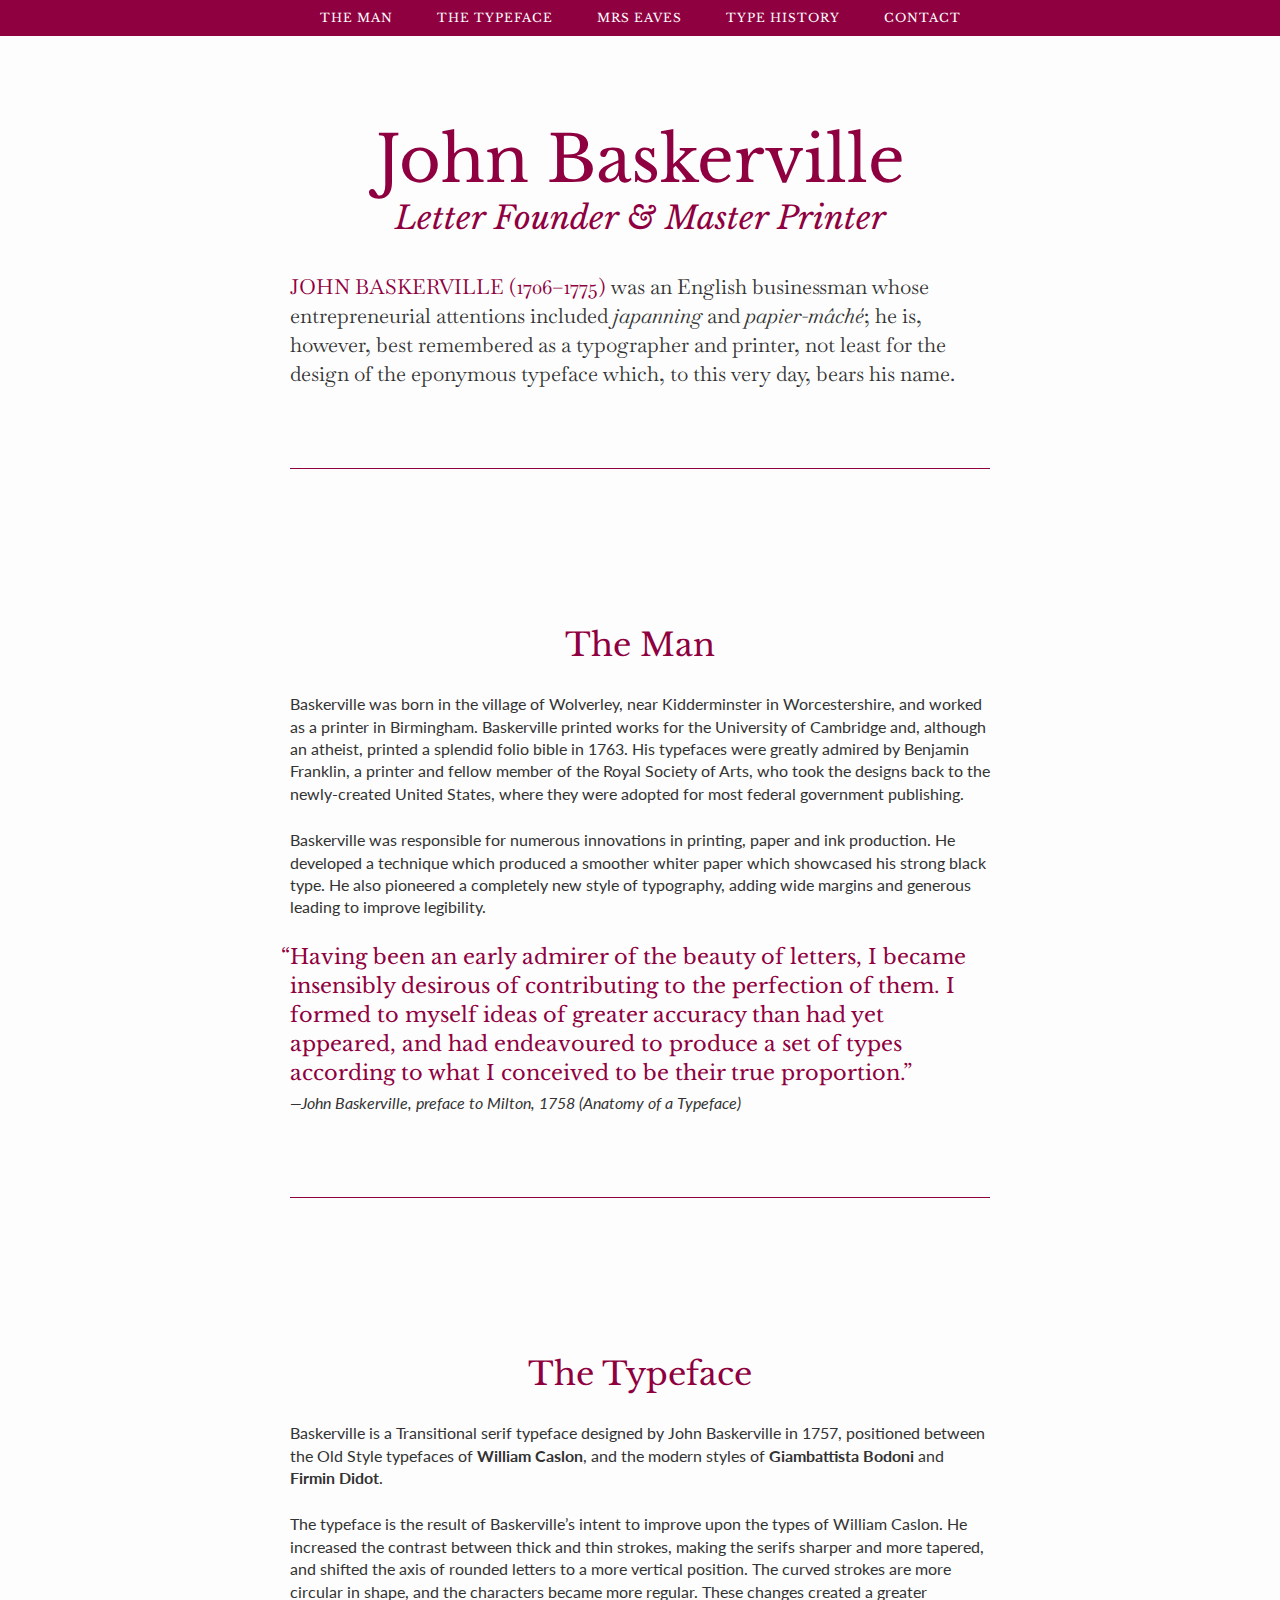
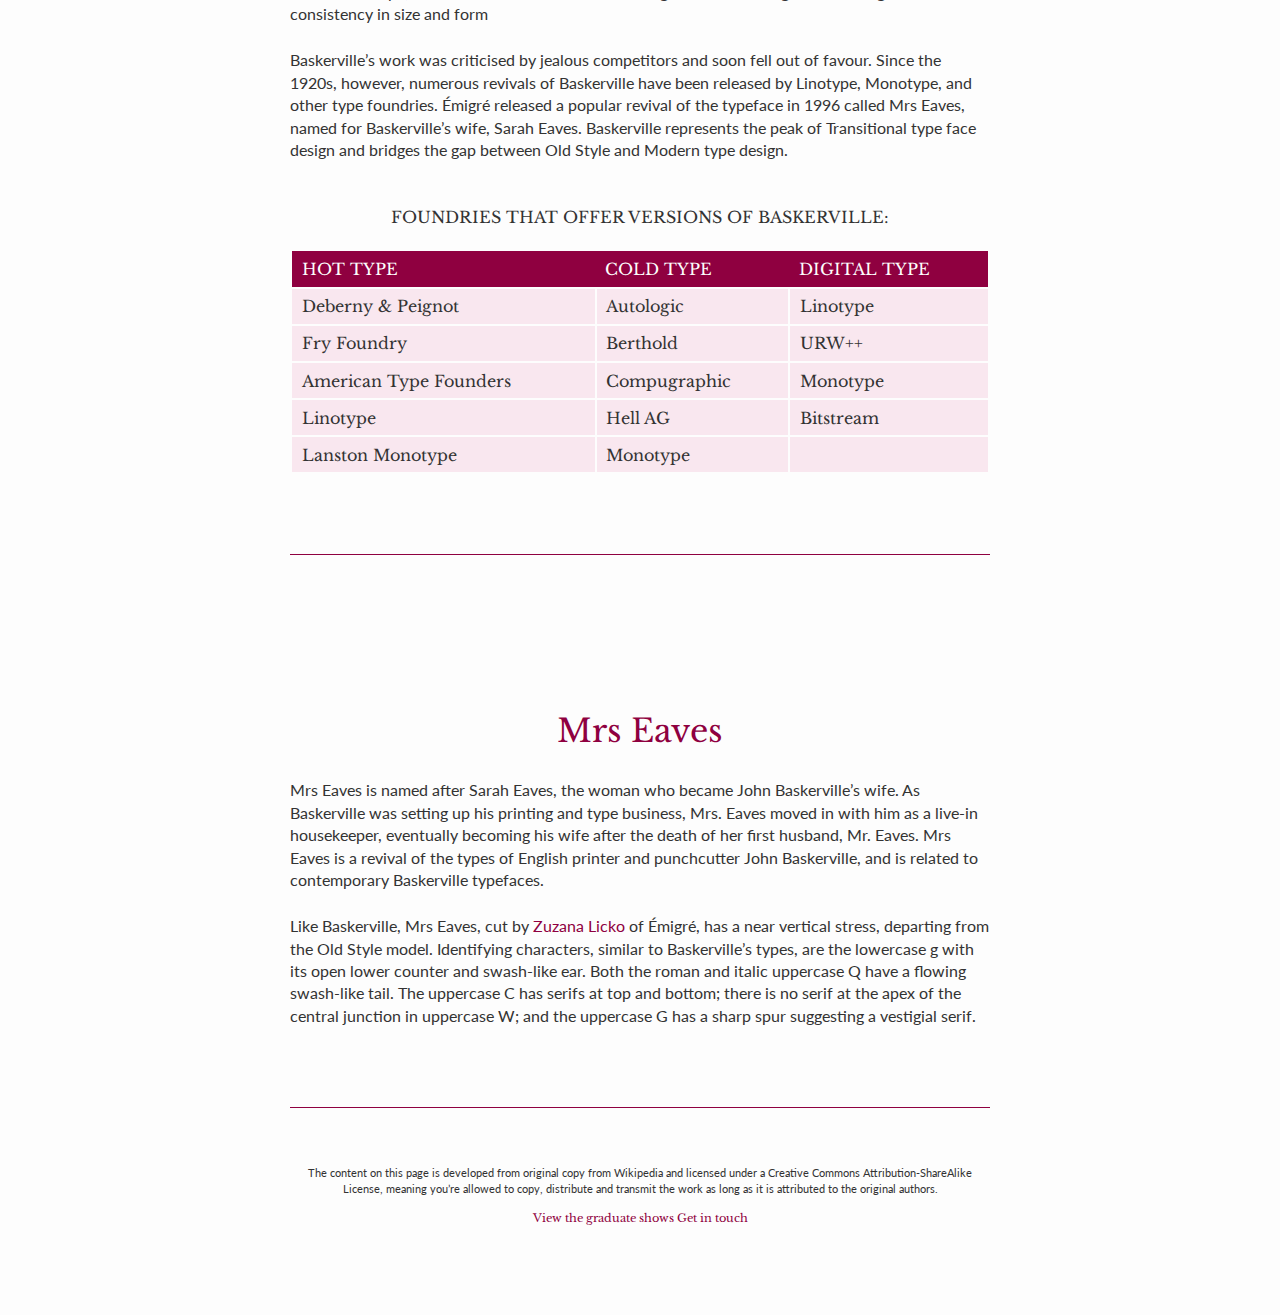
==== baskerville-four.html @ fe3ef3fb "Added version four of Baskerville." ====
<!DOCTYPE html>
<html lang="en">
<head>
    <meta charset="utf-8" />
    <meta name="author" content="Paul McCormack">
    <title>John Baskerville Version 2</title>

    <!-- LINKING CSS FILE -->
    <link href="css/style_three.css" type="text/css" rel="stylesheet" />

    <!-- ADDED GOOGLE FONT -->
    <link rel="preconnect" href="https://fonts.gstatic.com">
<link href="https://fonts.googleapis.com/css2?family=Baskervville&family=Lato&family=Libre+Baskerville:ital@0;1&display=swap" rel="stylesheet">

</head>

<body>
    <nav>
        <ul>
            <li><a href="#the-man">The Man</a></li>
            <li><a href="#the-typeface">The Typeface</a></li>
            <li><a href="#mrs-eaves">Mrs Eaves</a></li>
            <li><a href="history-one.html">Type History</a></li>
            <li><a href="#contact">Contact</a></li>
        </ul>
    </nav>

<article>
    <header>   
        <h1>John Baskerville</h1>
            <h2>Letter Founder & Master Printer</h2>
            <p><span class='leader'>John Baskerville (1706–1775)</span>  was an English businessman whose entrepreneurial attentions included <i>japanning</i> and <i>papier-mâché</i>; he is, however, best remembered as a typographer and printer, not least for the design of the eponymous typeface which, to this very day, bears his name.</p>
    </header> 
<hr>
<section>
    <h2 id="the-man">The Man</h2>
        <p>Baskerville was born in the village of Wolverley, near Kidderminster in Worcestershire, and worked as a printer in Birmingham. Baskerville printed works for the University of Cambridge and, although an atheist, printed a splendid folio bible in 1763. His typefaces were greatly admired by Benjamin Franklin, a printer and fellow member of the Royal Society of Arts, who took the designs back to the newly-created United States, where they were adopted for most federal government publishing.</p>

        <p>Baskerville was responsible for numerous innovations in printing, paper and ink production. He developed a technique which produced a smoother whiter paper which showcased his strong black type. He also pioneered a completely new style of typography, adding wide margins and generous leading to improve legibility.</p>

        <blockquote>“Having been an early admirer of the beauty of letters, I became insensibly desirous of contributing to the perfection of them. I formed to myself ideas of greater accuracy than had yet appeared, and had endeavoured to produce a set of types according to what I conceived to be their true proportion.” <br><cite>—John Baskerville, preface to Milton, 1758 (Anatomy of a Typeface)</cite></blockquote>
</section>
<hr>
<section>
    <h2 id="the-typeface">The Typeface</h2>
        <p>Baskerville is a Transitional serif typeface designed by John Baskerville in 1757, positioned between the Old Style typefaces of <b>William Caslon</b>, and the modern styles of <b>Giambattista Bodoni</b> and <b>Firmin Didot</b>.</p>

        <p>The typeface is the result of Baskerville’s intent to improve upon the types of William Caslon. He increased the contrast between thick and thin strokes, making the serifs sharper and more tapered, and shifted the axis of rounded letters to a more vertical position. The curved strokes are more circular in shape, and the characters became more regular. These changes created a greater consistency in size and form</p>

        <p>Baskerville’s work was criticised by jealous competitors and soon fell out of favour. Since the 1920s, however, numerous revivals of Baskerville have been released by Linotype, Monotype, and other type foundries. Émigré released a popular revival of the typeface in 1996 called Mrs Eaves, named for Baskerville’s wife, Sarah Eaves. Baskerville represents the peak of Transitional type face design and bridges the gap between Old Style and Modern type design.</p>

        <table>
            <caption>Foundries that offer versions of Baskerville:</caption>
            <tr>
                <th>Hot type</th>
                <th>Cold type</th>
                <th>Digital type</th>
            </tr>
            <tr>
                <td>Deberny & Peignot</td>
                <td>Autologic</td>
                <td>Linotype</td>
            </tr>
            <tr>
                <td>Fry Foundry</td>
                <td>Berthold</td>
                <td>URW++</td>
            </tr>
            <tr>
                <td>American Type Founders</td>
                <td>Compugraphic</td>
                <td>Monotype</td>
            </tr>
            <tr>
                <td>Linotype</td>
                <td>Hell AG</td>
                <td>Bitstream</td>
            </tr>
            <tr>
                <td>Lanston Monotype</td>
                <td>Monotype</td>
                <td></td>
            </tr>
        </table>
</section>
<hr>
<section>
    <h2 id="mrs-eaves">Mrs Eaves</h2>
        <p>Mrs Eaves is named after Sarah Eaves, the woman who became John Baskerville’s wife. As Baskerville was setting up his printing and type business, Mrs. Eaves moved in with him as a live-in housekeeper, eventually becoming his wife after the death of her first husband, Mr. Eaves. Mrs Eaves is a revival of the types of English printer and punchcutter John Baskerville, and is related to contemporary Baskerville typefaces.</p>

        <p>Like Baskerville, Mrs Eaves, cut by <a href="https://www.emigre.com/Designer/ZuzanaLicko" target="_blank" title="Clicking this link will take you to a separate website about Zuzana.">Zuzana Licko</a> of Émigré, has a near vertical stress, departing from the Old Style model. Identifying characters, similar to Baskerville’s types, are the lowercase g with its open lower counter and swash-like ear. Both the roman and italic uppercase Q have a flowing swash-like tail. The uppercase C has serifs at top and bottom; there is no serif at the apex of the central junction in uppercase W; and the uppercase G has a sharp spur suggesting a vestigial serif.</p>
</section>
</article>
<hr>
<footer id="contact">
    <p>The content on this page is developed from original copy from Wikipedia and licensed under a Creative Commons Attribution-ShareAlike License, meaning you’re allowed to copy, distribute and transmit the work as long as it is attributed to the original authors.</p>
    <a href="http://www.ixdbelfastgrads.com" target="_blank" title="Take a look at our students work.">View the graduate shows</a>
    <a href="mailto:p.mccormack@ulster.ac.uk" title="Feel free to drop me an email.">Get in touch</a>
</footer>

</body>
</html>
---- css/style_three.css ----
/*------ CSS Reset -   -----*/

* {
    padding: 0;
    margin: 0;
    font-size: 100%;
    line-height: 1em;
}

/*------- MAIN STYLING ----*/
body {
    width: 80%;
    max-width: 700px;
    margin: auto;
    background: #fdfdfd;
    color: #333;
    font-family: 'Lato', sans-serif;
    font-family: 'Libre Baskerville', serif;
}

/*---- TYPOGRAPHY ----*/
h1, h2 {
    font-weight: normal;
    color: #8f0040;
    text-align: center;
    
}

p, blockquote {
    margin-bottom: 1.5em;
    line-height: 1.4;
}

h1, h2, nav, blockquote, footer {
    font-family: 'Libre Baskerville', serif;
}

h1 {
    font-size: 4em;
    margin-top: 2em;
}

h2 {
    font-size: 1.999em;
    margin: 5em 0 1em 0;
}

blockquote {
    font-size: 1.3em;
    color: #8f0040;
    hanging-punctuation: first;
    text-indent: -0.42em;
}

blockquote cite {
    font-size: 0.75em;
    color: #333;
}

p, cite {font-family: 'Lato', sans-serif;}

header h2 {
    font-style: italic;
    margin-top: 0.3em;
    margin-bottom: 1.2em
}

header p {
    font-size: 1.3em;
    font-family: 'Baskervville', serif;
}

hr {
    margin-top: 5em;
    height: 1px;
    background: #8f0040;
    color: #8f0040;
    border: 0 none;
}

.leader {
    
    text-transform: uppercase;
    color: #8f0040; 
    font-variant-numeric: oldstyle-nums;
}


/*--- STYLING LINKS ---*/
a {
    color: #8f0040;
    text-decoration: none;
}

a:visited {
    color: #8f0040;
}
a:hover {
    color: green;
    border-bottom: 1px dotted;
}

/*--- NAVIGATION ---*/
nav {
    position: fixed;
    top: 0;
    left: 0;
    margin: 0;
    width: 100%;
    background-color: #8f0040;
    padding: 1em 0;
    font-size: 0.75em;
}
nav ul {
    text-align: center;
    text-transform: uppercase;
    letter-spacing: 1px
}

nav ul li {
    display: inline;
    margin: 20px;
    background: none;
}

nav a {
    color: #fdfdfd
}

nav a:visited {
    color: #fdfdfd
}

nav a:hover {
    border-bottom: none;
    color: #fc8ebf;
    transition: all 0.3s ease-in-out;
}

/*----- STYLING TABLE -----*/
table {
    margin: auto;
    display: table;
    border-collapse: collapse;
    border-spacing: 2px;
    margin-bottom: 2em;
    width: 100%;
}

caption {
    margin: 1.5em 0;
    text-transform: uppercase;
}
th {
    color: #fdfdfd;
    text-transform: uppercase;
    font-weight: normal;
    text-align: left;
    background: #8f0040;
}

th, td {
    padding: 0.6em
}

table, td {
    background: #f9e7ef;
    border: 2px solid #fdfdfd
}


/*--- FOOTER ---*/
footer {
    text-align: center;
    font-size: 0.707em;
    margin: 5em 0 8em 0
}
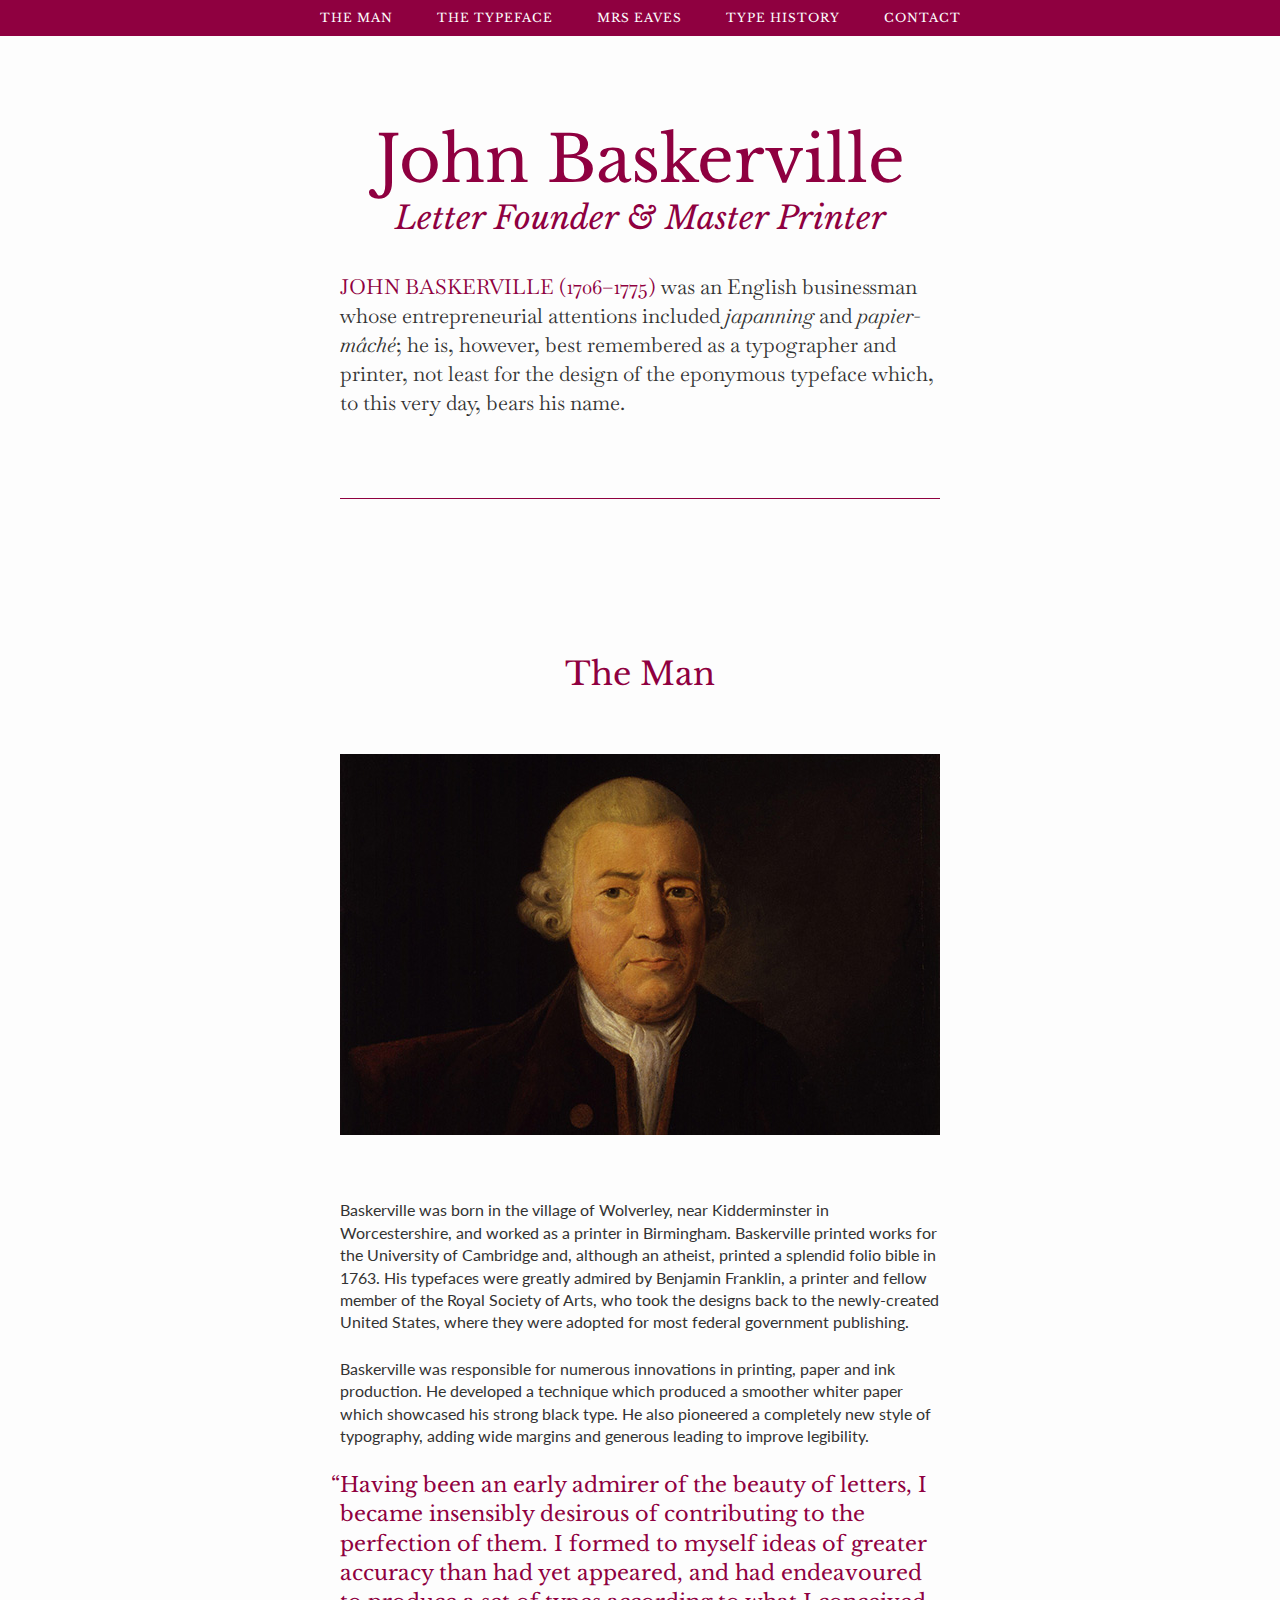
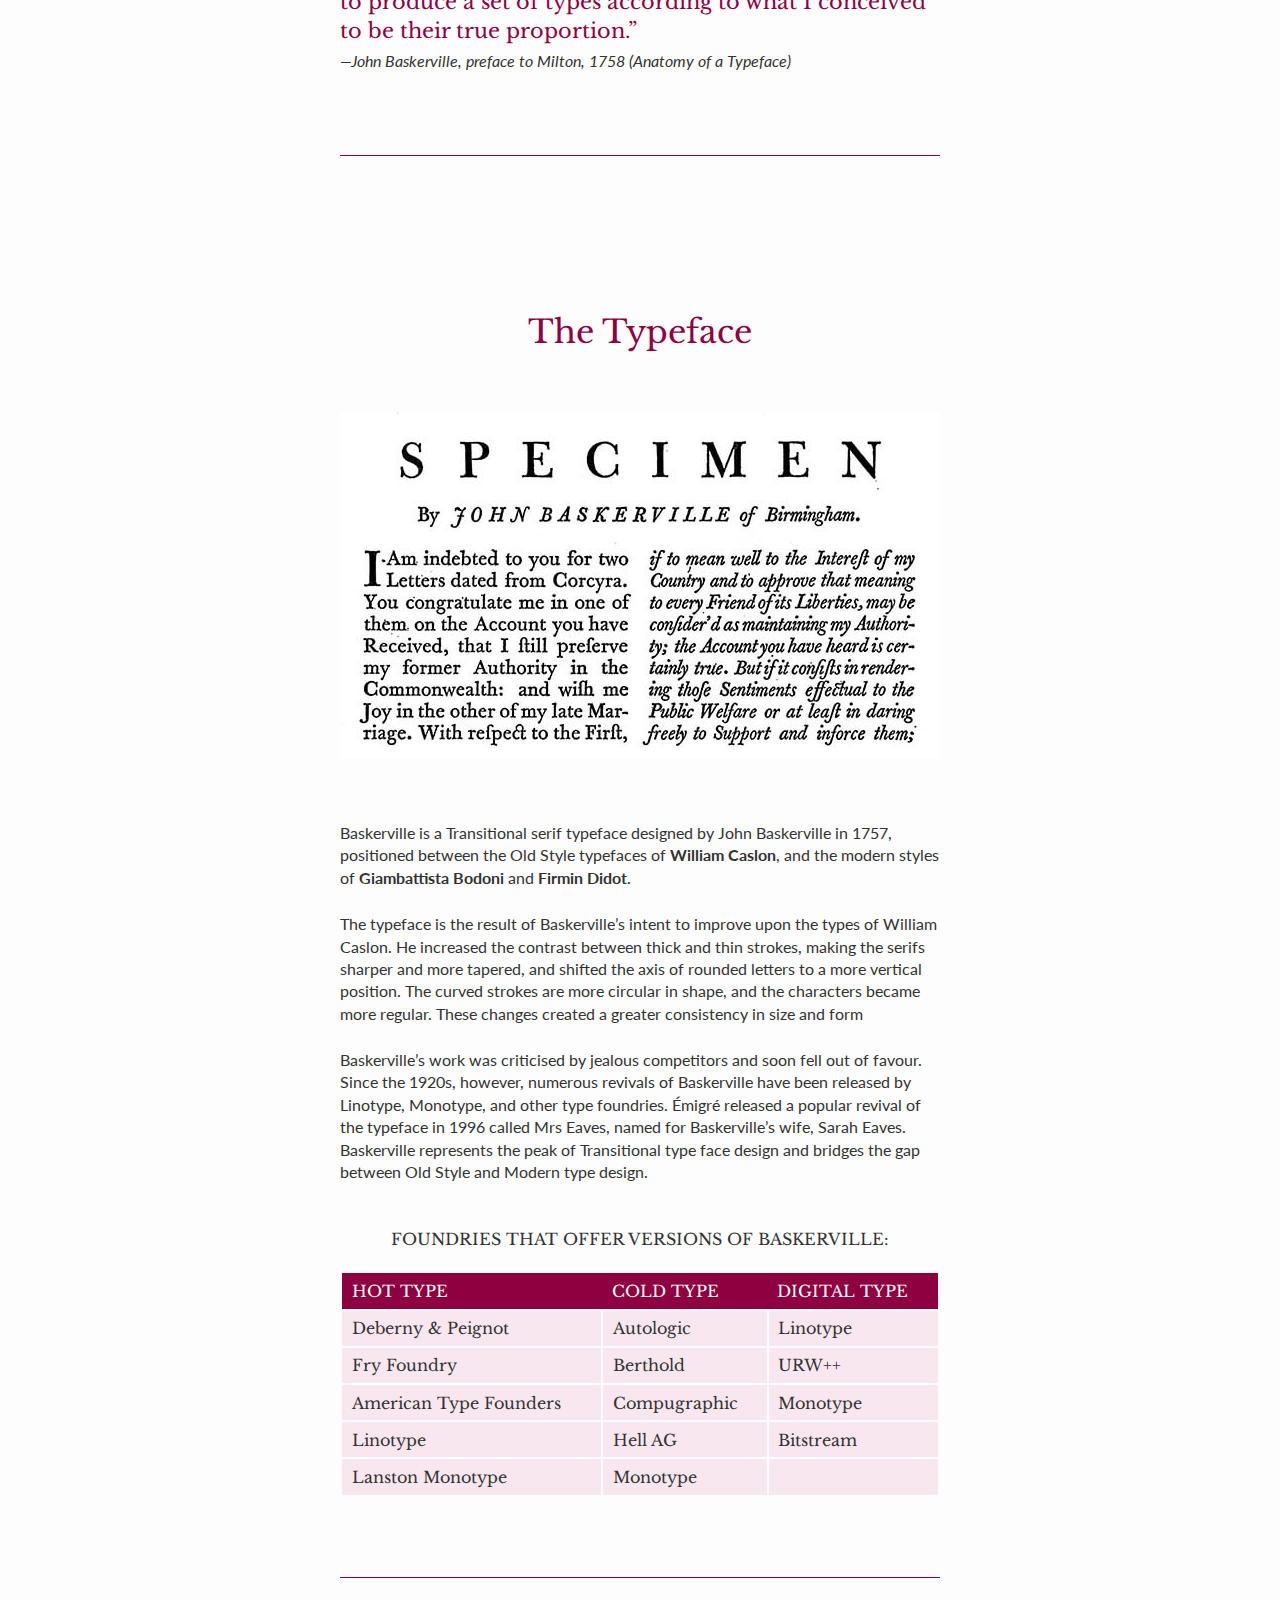
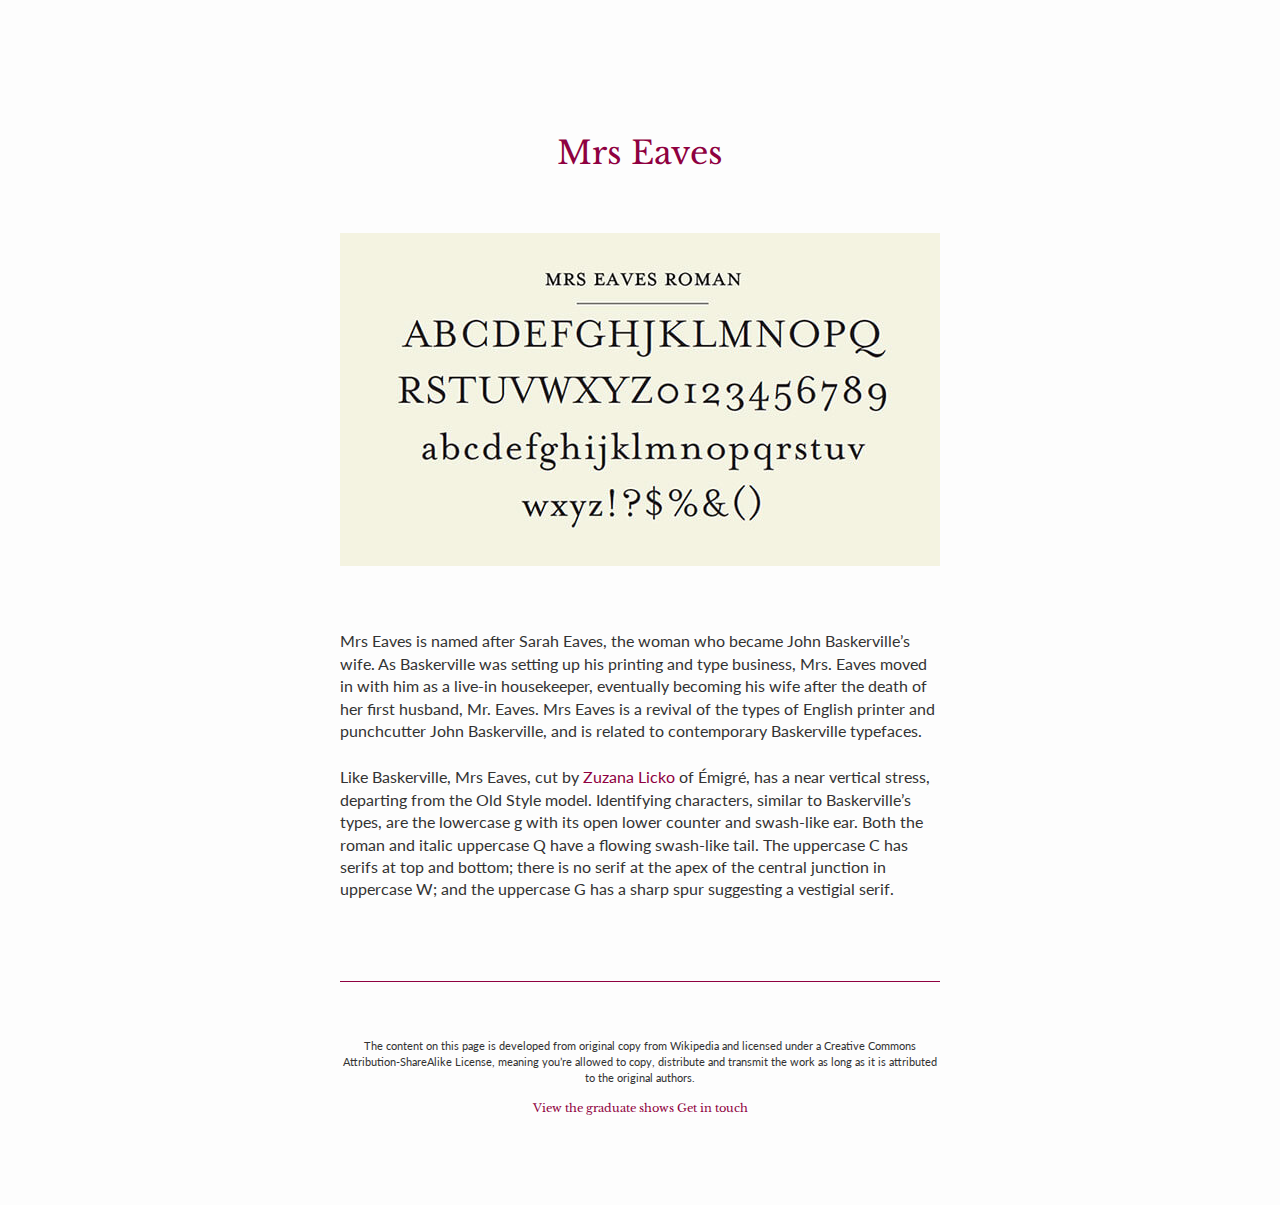
==== commit a5834233: "Added imaged to version 4" ====
--- a/baskerville-four.html
+++ b/baskerville-four.html
@@ -3,7 +3,7 @@
 <head>
     <meta charset="utf-8" />
     <meta name="author" content="Paul McCormack">
-    <title>John Baskerville Version 2</title>
+    <title>John Baskerville Version 4</title>
 
     <!-- LINKING CSS FILE -->
     <link href="css/style_three.css" type="text/css" rel="stylesheet" />
@@ -28,12 +28,14 @@
 <article>
     <header>   
         <h1>John Baskerville</h1>
+
             <h2>Letter Founder & Master Printer</h2>
             <p><span class='leader'>John Baskerville (1706–1775)</span>  was an English businessman whose entrepreneurial attentions included <i>japanning</i> and <i>papier-mâché</i>; he is, however, best remembered as a typographer and printer, not least for the design of the eponymous typeface which, to this very day, bears his name.</p>
     </header> 
 <hr>
 <section>
     <h2 id="the-man">The Man</h2>
+    <img src="img/john-baskerville.jpg" alt="A portrait of John Baskerville" title="John Baskerville designed his famous serif typeface in 1757" />
         <p>Baskerville was born in the village of Wolverley, near Kidderminster in Worcestershire, and worked as a printer in Birmingham. Baskerville printed works for the University of Cambridge and, although an atheist, printed a splendid folio bible in 1763. His typefaces were greatly admired by Benjamin Franklin, a printer and fellow member of the Royal Society of Arts, who took the designs back to the newly-created United States, where they were adopted for most federal government publishing.</p>
 
         <p>Baskerville was responsible for numerous innovations in printing, paper and ink production. He developed a technique which produced a smoother whiter paper which showcased his strong black type. He also pioneered a completely new style of typography, adding wide margins and generous leading to improve legibility.</p>
@@ -43,6 +45,7 @@
 <hr>
 <section>
     <h2 id="the-typeface">The Typeface</h2>
+    <img src="img/type-specimen.jpg" alt="A sample of the Baskerville typeface" />
         <p>Baskerville is a Transitional serif typeface designed by John Baskerville in 1757, positioned between the Old Style typefaces of <b>William Caslon</b>, and the modern styles of <b>Giambattista Bodoni</b> and <b>Firmin Didot</b>.</p>
 
         <p>The typeface is the result of Baskerville’s intent to improve upon the types of William Caslon. He increased the contrast between thick and thin strokes, making the serifs sharper and more tapered, and shifted the axis of rounded letters to a more vertical position. The curved strokes are more circular in shape, and the characters became more regular. These changes created a greater consistency in size and form</p>
@@ -86,6 +89,7 @@
 <hr>
 <section>
     <h2 id="mrs-eaves">Mrs Eaves</h2>
+    <img src="img/mrs-eaves.jpg" alt="A contemporary version of the famous typeface" />
         <p>Mrs Eaves is named after Sarah Eaves, the woman who became John Baskerville’s wife. As Baskerville was setting up his printing and type business, Mrs. Eaves moved in with him as a live-in housekeeper, eventually becoming his wife after the death of her first husband, Mr. Eaves. Mrs Eaves is a revival of the types of English printer and punchcutter John Baskerville, and is related to contemporary Baskerville typefaces.</p>
 
         <p>Like Baskerville, Mrs Eaves, cut by <a href="https://www.emigre.com/Designer/ZuzanaLicko" target="_blank" title="Clicking this link will take you to a separate website about Zuzana.">Zuzana Licko</a> of Émigré, has a near vertical stress, departing from the Old Style model. Identifying characters, similar to Baskerville’s types, are the lowercase g with its open lower counter and swash-like ear. Both the roman and italic uppercase Q have a flowing swash-like tail. The uppercase C has serifs at top and bottom; there is no serif at the apex of the central junction in uppercase W; and the uppercase G has a sharp spur suggesting a vestigial serif.</p>
--- a/css/style_three.css
+++ b/css/style_three.css
@@ -10,7 +10,7 @@
 /*------- MAIN STYLING ----*/
 body {
     width: 80%;
-    max-width: 700px;
+    max-width: 600px;
     margin: auto;
     background: #fdfdfd;
     color: #333;
@@ -168,6 +168,13 @@
     border: 2px solid #fdfdfd
 }
 
+/*----- IMAGES -----*/
+img {
+    display: block;
+    margin: 4em 0;
+    padding: 0;
+    max-width: 100%;
+}
 
 /*--- FOOTER ---*/
 footer {
